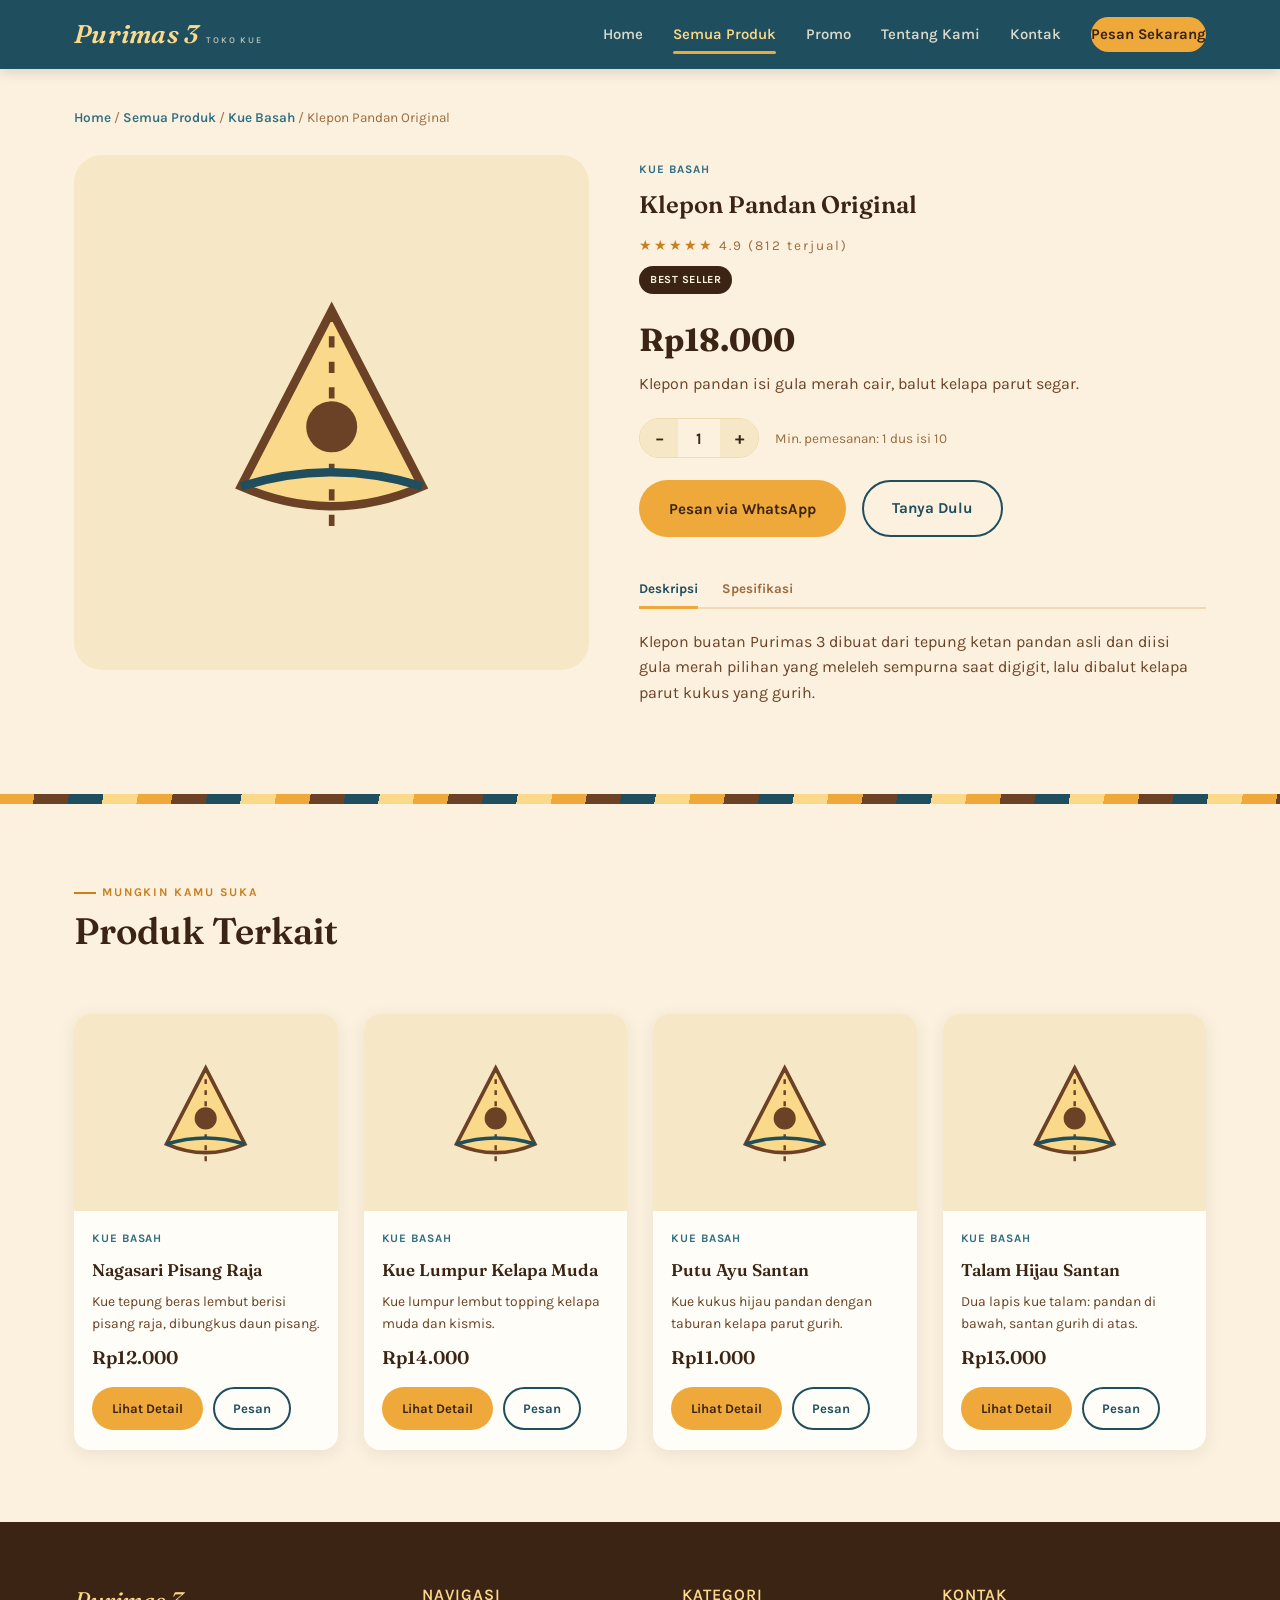
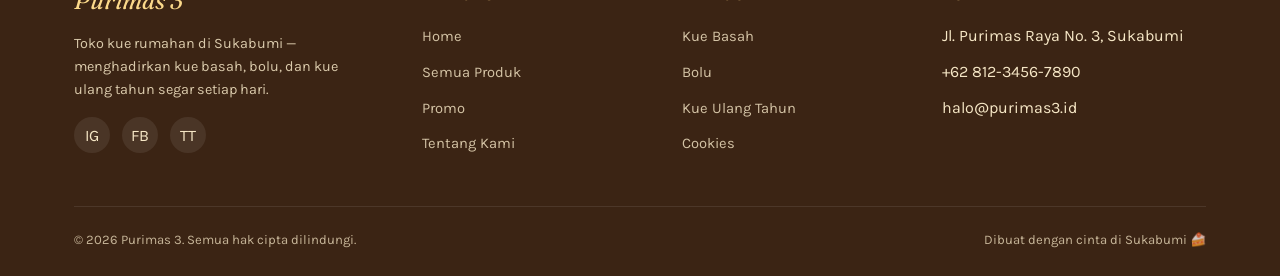
==== detail-produk.html @ 526856b1 "first commit" ====
<!DOCTYPE html>
<html lang="id">
<head>
<meta charset="UTF-8">
<meta name="viewport" content="width=device-width, initial-scale=1.0">
<title id="pageTitle">Detail Produk — Purimas 3</title>
<link rel="stylesheet" href="css/style.css">
</head>
<body>

<header class="site-header">
  <div class="nav-wrap">
    <a href="index.html" class="logo">Purimas 3 <small>Toko Kue</small></a>
    <nav class="nav-links" id="navLinks">
      <a href="index.html">Home</a>
      <a href="produk.html" class="active">Semua Produk</a>
      <a href="promo.html">Promo</a>
      <a href="tentang.html">Tentang Kami</a>
      <a href="kontak.html">Kontak</a>
      <a href="produk.html" class="nav-cta">Pesan Sekarang</a>
    </nav>
    <button class="nav-toggle" aria-label="Buka menu" aria-expanded="false">☰</button>
  </div>
</header>

<section style="padding-top:38px;">
  <div class="container">
    <p class="breadcrumb" id="breadcrumb"></p>
    <div id="detailContent"></div>
  </div>
</section>

<div class="lapis-strip"></div>

<section>
  <div class="container">
    <div class="section-head">
      <div>
        <span class="eyebrow">Mungkin Kamu Suka</span>
        <h2 id="relatedTitle">Produk Terkait</h2>
      </div>
    </div>
    <div class="product-grid" id="relatedGrid"></div>
  </div>
</section>

<footer class="site-footer">
  <div class="container">
    <div class="footer-grid">
      <div>
        <div class="footer-logo">Purimas 3</div>
        <p style="font-size:.9rem;opacity:.85;max-width:32ch;">Toko kue rumahan di Sukabumi — menghadirkan kue basah, bolu, dan kue ulang tahun segar setiap hari.</p>
        <div class="social-row">
          <a href="#" aria-label="Instagram Purimas 3">IG</a>
          <a href="#" aria-label="Facebook Purimas 3">FB</a>
          <a href="#" aria-label="TikTok Purimas 3">TT</a>
        </div>
      </div>
      <div>
        <h4>Navigasi</h4>
        <ul>
          <li><a href="index.html">Home</a></li>
          <li><a href="produk.html">Semua Produk</a></li>
          <li><a href="promo.html">Promo</a></li>
          <li><a href="tentang.html">Tentang Kami</a></li>
        </ul>
      </div>
      <div>
        <h4>Kategori</h4>
        <ul>
          <li><a href="produk.html?kategori=kue-basah">Kue Basah</a></li>
          <li><a href="produk.html?kategori=bolu">Bolu</a></li>
          <li><a href="produk.html?kategori=ulang-tahun">Kue Ulang Tahun</a></li>
          <li><a href="produk.html?kategori=cookies">Cookies</a></li>
        </ul>
      </div>
      <div>
        <h4>Kontak</h4>
        <ul>
          <li>Jl. Purimas Raya No. 3, Sukabumi</li>
          <li>+62 812-3456-7890</li>
          <li>halo@purimas3.id</li>
        </ul>
      </div>
    </div>
    <div class="footer-bottom">
      <span>© <span id="footer-year"></span> Purimas 3. Semua hak cipta dilindungi.</span>
      <span>Dibuat dengan cinta di Sukabumi 🍰</span>
    </div>
  </div>
</footer>

<script src="js/icons.js"></script>
<script src="js/products.js"></script>
<script src="js/main.js"></script>
<script>
  const idParam = new URLSearchParams(window.location.search).get("id");
  const product = getProductById(idParam) || PRODUCTS[0];

  document.getElementById("pageTitle").textContent = `${product.name} — Purimas 3`;
  document.getElementById("breadcrumb").innerHTML =
    `<a href="index.html">Home</a> / <a href="produk.html">Semua Produk</a> / <a href="produk.html?kategori=${product.cat}">${CATEGORY_META[product.cat].label}</a> / ${product.name}`;

  const badgeHtml = product.badge ? `<span class="product-badge ${product.badge === "Promo" ? "promo" : ""}" style="position:static;display:inline-block;margin-bottom:10px;">${product.badge}</span>` : "";
  const priceHtml = product.oldPrice
    ? `<span class="detail-price old">${formatRupiah(product.oldPrice)}</span><span class="detail-price">${formatRupiah(product.price)}</span>`
    : `<span class="detail-price">${formatRupiah(product.price)}</span>`;

  document.getElementById("detailContent").innerHTML = `
    <div class="detail-grid">
      <div class="detail-media" style="background:${CATEGORY_META[product.cat].bg}">
        ${categoryIcon(product.cat)}
      </div>
      <div>
        <span class="product-cat">${CATEGORY_META[product.cat].label}</span>
        <h1 style="margin-top:6px;">${product.name}</h1>
        <div class="stars" style="margin-bottom:8px;">${"★".repeat(Math.round(product.rating))}${"☆".repeat(5 - Math.round(product.rating))} <span style="color:var(--brown-soft);font-size:.85rem;">${product.rating} (${product.sold} terjual)</span></div>
        ${badgeHtml}
        <div class="detail-price-row">${priceHtml}</div>
        <p style="color:var(--brown-mid);">${product.desc}</p>

        <div class="qty-row">
          <div class="qty-control">
            <button aria-label="Kurangi jumlah" onclick="changeQty(-1)">−</button>
            <span id="qtyValue">1</span>
            <button aria-label="Tambah jumlah" onclick="changeQty(1)">+</button>
          </div>
          <div style="font-size:.85rem;color:var(--brown-soft);">Min. pemesanan: ${product.minOrder}</div>
        </div>

        <div class="hero-actions" style="margin-top:0;">
          <button class="btn btn-primary" onclick="orderViaWhatsapp()">Pesan via WhatsApp</button>
          <a href="kontak.html" class="btn btn-outline">Tanya Dulu</a>
        </div>

        <div class="detail-tabs">
          <button class="detail-tab-btn active" data-tab="deskripsi">Deskripsi</button>
          <button class="detail-tab-btn" data-tab="spesifikasi">Spesifikasi</button>
        </div>
        <div class="detail-tab-panel active" data-panel="deskripsi">
          <p style="color:var(--brown-mid);">${product.detail}</p>
        </div>
        <div class="detail-tab-panel" data-panel="spesifikasi">
          <div class="spec-list">
            <div><dt>Kategori:</dt> ${CATEGORY_META[product.cat].label}</div>
            <div><dt>Minimal Order:</dt> ${product.minOrder}</div>
            <div><dt>Daya Tahan:</dt> ${product.tahan}</div>
            <div><dt>Rating:</dt> ${product.rating} / 5</div>
          </div>
        </div>
      </div>
    </div>
  `;

  let qty = 1;
  function changeQty(delta) {
    qty = Math.max(1, qty + delta);
    document.getElementById("qtyValue").textContent = qty;
  }
  function orderViaWhatsapp() {
    const msg = encodeURIComponent(`Halo Purimas 3, saya ingin memesan:\n${product.name} x${qty}\nApakah tersedia?`);
    window.open(`https://wa.me/6281234567890?text=${msg}`, "_blank");
  }

  document.querySelectorAll(".detail-tab-btn").forEach(btn => {
    btn.addEventListener("click", () => {
      document.querySelectorAll(".detail-tab-btn").forEach(b => b.classList.remove("active"));
      document.querySelectorAll(".detail-tab-panel").forEach(p => p.classList.remove("active"));
      btn.classList.add("active");
      document.querySelector(`.detail-tab-panel[data-panel="${btn.dataset.tab}"]`).classList.add("active");
    });
  });

  const related = getRelatedProducts(product);
  document.getElementById("relatedGrid").innerHTML = related.map(productCardMarkup).join("");
</script>
</body>
</html>
---- css/style.css ----
/* =====================================================
   PURIMAS 3 — Design Tokens
   Palet: kuning (gold), biru (batik blue), coklat (choco)
   Signature: motif "Lapis" (pita lapisan kue lapis)
   ===================================================== */
@import url('https://fonts.googleapis.com/css2?family=Fraunces:ital,opsz,wght@0,9..144,400;0,9..144,600;0,9..144,700;1,9..144,500;1,9..144,600&family=Karla:ital,wght@0,400;0,500;0,600;0,700;1,400&display=swap');

:root{
  /* Colors */
  --cream:        #FBF1DE;
  --cream-soft:   #F6E7C6;
  --cream-deep:   #EFDBAE;
  --gold:         #EFA93B;
  --gold-deep:    #C97F1E;
  --gold-pale:    #FBD98A;
  --blue-deep:    #1F4E5F;
  --blue-mid:     #2E6E82;
  --blue-soft:    #7FB1BE;
  --brown-dark:   #3B2414;
  --brown-mid:    #6B4226;
  --brown-soft:   #9C6B3F;
  --white:        #FFFDF7;

  /* Type */
  --font-display: 'Fraunces', serif;
  --font-body: 'Karla', sans-serif;

  /* Layout */
  --maxw: 1180px;
  --radius-s: 8px;
  --radius-m: 16px;
  --radius-l: 28px;
  --shadow-1: 0 4px 18px rgba(59,36,20,0.08);
  --shadow-2: 0 14px 40px rgba(59,36,20,0.16);
}

*, *::before, *::after{ box-sizing: border-box; }
html{ scroll-behavior: smooth; }
body{
  margin:0;
  background: var(--cream);
  color: var(--brown-dark);
  font-family: var(--font-body);
  font-size: 16px;
  line-height: 1.6;
  -webkit-font-smoothing: antialiased;
}
img{ max-width:100%; display:block; }
a{ color: inherit; text-decoration:none; }
ul{ list-style:none; margin:0; padding:0; }
h1,h2,h3,h4{ font-family: var(--font-display); margin:0 0 .4em; color: var(--brown-dark); font-weight:600; }
p{ margin:0 0 1em; }
button{ font-family: var(--font-body); cursor:pointer; }
.container{ max-width: var(--maxw); margin:0 auto; padding: 0 24px; }

:focus-visible{
  outline: 3px solid var(--blue-mid);
  outline-offset: 3px;
}

@media (prefers-reduced-motion: reduce){
  *{ animation-duration: 0.001ms !important; animation-iteration-count: 1 !important; transition-duration: 0.001ms !important; scroll-behavior: auto !important; }
}

/* =================== Eyebrow / labels =================== */
.eyebrow{
  font-family: var(--font-body);
  text-transform: uppercase;
  letter-spacing: .16em;
  font-size: .74rem;
  font-weight: 700;
  color: var(--gold-deep);
  display:inline-flex;
  align-items:center;
  gap:.5em;
}
.eyebrow::before{
  content:"";
  width: 22px; height: 2px;
  background: var(--gold-deep);
  display:inline-block;
}

/* =================== LAPIS RIBBON (signature) =================== */
.lapis-divider{
  width:100%;
  height: 20px;
  display:flex;
}
.lapis-divider span{ flex:1; height:100%; }
.lapis-divider span:nth-child(6n+1){ background: var(--gold); }
.lapis-divider span:nth-child(6n+2){ background: var(--brown-mid); }
.lapis-divider span:nth-child(6n+3){ background: var(--blue-deep); }
.lapis-divider span:nth-child(6n+4){ background: var(--gold-pale); }
.lapis-divider span:nth-child(6n+5){ background: var(--blue-soft); }
.lapis-divider span:nth-child(6n+6){ background: var(--brown-soft); }

.lapis-strip{
  height: 10px;
  background: repeating-linear-gradient(
    100deg,
    var(--gold) 0 34px,
    var(--brown-mid) 34px 68px,
    var(--blue-deep) 68px 102px,
    var(--gold-pale) 102px 136px
  );
}

/* =================== HEADER / NAV =================== */
.site-header{
  background: var(--blue-deep);
  color: var(--cream);
  position: sticky;
  top:0;
  z-index: 100;
  box-shadow: 0 2px 14px rgba(0,0,0,0.15);
}
.nav-wrap{
  display:flex;
  align-items:center;
  justify-content:space-between;
  padding: 14px 24px;
  max-width: var(--maxw);
  margin: 0 auto;
}
.logo{
  font-family: var(--font-display);
  font-style: italic;
  font-weight:600;
  font-size: 1.6rem;
  color: var(--gold-pale);
  letter-spacing: .01em;
  display:flex;
  align-items:baseline;
  gap:8px;
}
.logo small{
  font-family: var(--font-body);
  font-style: normal;
  font-size: .55rem;
  letter-spacing: .2em;
  text-transform: uppercase;
  color: var(--cream);
  opacity:.7;
}
.nav-links{
  display:flex;
  gap: 30px;
  align-items:center;
}
.nav-links a{
  font-size: .93rem;
  font-weight: 600;
  color: var(--cream);
  opacity:.85;
  position:relative;
  padding: 6px 0;
  transition: opacity .2s ease;
}
.nav-links a:hover{ opacity:1; }
.nav-links a.active{ opacity:1; color: var(--gold-pale); }
.nav-links a.active::after{
  content:"";
  position:absolute;
  left:0; right:0; bottom:-2px;
  height:3px;
  background: var(--gold);
  border-radius: 2px;
}
.nav-cta{
  background: var(--gold);
  color: var(--brown-dark) !important;
  padding: 10px 20px;
  border-radius: 999px;
  font-weight:700 !important;
  opacity:1 !important;
  transition: transform .2s ease, background .2s ease;
}
.nav-cta:hover{ background: var(--gold-pale); transform: translateY(-2px); }

.nav-toggle{
  display:none;
  background:none;
  border:none;
  color: var(--cream);
  font-size: 1.6rem;
  padding: 4px 8px;
}

@media (max-width: 880px){
  .nav-toggle{ display:block; }
  .nav-links{
    position: fixed;
    inset: 62px 0 0 0;
    background: var(--blue-deep);
    flex-direction: column;
    align-items: flex-start;
    padding: 30px 28px;
    gap: 22px;
    transform: translateX(100%);
    transition: transform .3s ease;
  }
  .nav-links.open{ transform: translateX(0); }
  .nav-links a{ font-size: 1.1rem; }
}

/* =================== BUTTONS =================== */
.btn{
  display:inline-flex;
  align-items:center;
  gap: 10px;
  padding: 14px 28px;
  border-radius: 999px;
  font-weight: 700;
  font-size: .95rem;
  border: 2px solid transparent;
  transition: transform .2s ease, box-shadow .2s ease, background .2s ease, color .2s ease;
}
.btn-primary{
  background: var(--gold);
  color: var(--brown-dark);
}
.btn-primary:hover{ background: var(--gold-deep); color: var(--white); transform: translateY(-3px); box-shadow: var(--shadow-2); }
.btn-outline{
  background: transparent;
  border-color: var(--blue-deep);
  color: var(--blue-deep);
}
.btn-outline:hover{ background: var(--blue-deep); color: var(--cream); transform: translateY(-3px); }
.btn-dark{
  background: var(--brown-dark);
  color: var(--cream);
}
.btn-dark:hover{ background: var(--blue-deep); transform: translateY(-3px); }
.btn-small{ padding: 9px 18px; font-size: .82rem; }
.btn-block{ width:100%; justify-content:center; }

/* =================== HERO =================== */
.hero{
  padding: 64px 0 40px;
  overflow: hidden;
}
.hero-grid{
  display:grid;
  grid-template-columns: 1.05fr .95fr;
  gap: 50px;
  align-items:center;
}
.hero h1{
  font-size: clamp(2.4rem, 4.4vw, 3.6rem);
  line-height: 1.06;
  margin-bottom: .3em;
}
.hero h1 em{
  font-style: italic;
  color: var(--gold-deep);
}
.hero p.lead{
  font-size: 1.12rem;
  max-width: 46ch;
  color: var(--brown-mid);
}
.hero-actions{
  display:flex;
  gap: 16px;
  margin-top: 28px;
  flex-wrap: wrap;
}
.hero-stats{
  display:flex;
  gap: 34px;
  margin-top: 42px;
  flex-wrap: wrap;
}
.hero-stats div strong{
  display:block;
  font-family: var(--font-display);
  font-size: 1.7rem;
  color: var(--blue-deep);
}
.hero-stats div span{
  font-size: .78rem;
  text-transform: uppercase;
  letter-spacing: .08em;
  color: var(--brown-soft);
}

/* Hero illustration: layered cake made of stacked bands */
.hero-art{
  position: relative;
  display:flex;
  justify-content:center;
}
.cake-illustration{
  width: 100%;
  max-width: 420px;
  filter: drop-shadow(0 22px 30px rgba(59,36,20,0.22));
}
.cake-illustration .layer{
  transform-origin: center;
  animation: riseIn .7s ease both;
}
.cake-illustration .layer:nth-child(1){ animation-delay: .05s; }
.cake-illustration .layer:nth-child(2){ animation-delay: .15s; }
.cake-illustration .layer:nth-child(3){ animation-delay: .25s; }
.cake-illustration .layer:nth-child(4){ animation-delay: .35s; }
.cake-illustration .layer:nth-child(5){ animation-delay: .45s; }
@keyframes riseIn{
  from{ opacity:0; transform: translateY(14px); }
  to{ opacity:1; transform: translateY(0); }
}

@media (max-width: 900px){
  .hero-grid{ grid-template-columns: 1fr; }
  .hero-art{ order:-1; }
}

/* =================== SECTIONS =================== */
section{ padding: 72px 0; }
.section-head{
  display:flex;
  justify-content:space-between;
  align-items:flex-end;
  gap: 20px;
  margin-bottom: 38px;
  flex-wrap: wrap;
}
.section-head h2{ font-size: clamp(1.7rem, 3vw, 2.3rem); }
.section-head p{ color: var(--brown-mid); max-width: 50ch; margin:0; }

.bg-blue{ background: var(--blue-deep); color: var(--cream); }
.bg-blue h2, .bg-blue h3, .bg-blue h4{ color: var(--cream); }
.bg-blue .section-head p{ color: var(--blue-soft); }
.bg-cream-soft{ background: var(--cream-soft); }

/* =================== CATEGORY TILES =================== */
.category-grid{
  display:grid;
  grid-template-columns: repeat(6, 1fr);
  gap: 18px;
}
.category-card{
  background: var(--white);
  border-radius: var(--radius-m);
  padding: 26px 18px;
  text-align:center;
  box-shadow: var(--shadow-1);
  border: 1px solid rgba(59,36,20,0.06);
  transition: transform .25s ease, box-shadow .25s ease, border-color .25s ease;
}
.category-card:hover{
  transform: translateY(-6px);
  box-shadow: var(--shadow-2);
  border-color: var(--gold);
}
.category-card .cat-icon{
  width: 54px; height:54px;
  margin: 0 auto 14px;
}
.category-card h4{ font-size: 1.02rem; margin-bottom:.2em; }
.category-card span{ font-size: .8rem; color: var(--brown-soft); }

@media (max-width: 980px){ .category-grid{ grid-template-columns: repeat(3, 1fr); } }
@media (max-width: 560px){ .category-grid{ grid-template-columns: repeat(2, 1fr); } }

/* =================== PRODUCT CARDS =================== */
.product-grid{
  display:grid;
  grid-template-columns: repeat(4, 1fr);
  gap: 26px;
}
@media (max-width: 1080px){ .product-grid{ grid-template-columns: repeat(3, 1fr); } }
@media (max-width: 760px){ .product-grid{ grid-template-columns: repeat(2, 1fr); } }
@media (max-width: 480px){ .product-grid{ grid-template-columns: 1fr; } }

.product-card{
  background: var(--white);
  border-radius: var(--radius-m);
  overflow:hidden;
  box-shadow: var(--shadow-1);
  transition: transform .25s ease, box-shadow .25s ease;
  display:flex;
  flex-direction: column;
}
.product-card:hover{ transform: translateY(-6px); box-shadow: var(--shadow-2); }
.product-media{
  aspect-ratio: 4/3;
  position:relative;
  display:flex;
  align-items:center;
  justify-content:center;
  overflow:hidden;
}
.product-media svg{ width:62%; height:62%; }
.product-badge{
  position:absolute;
  top:12px; left:12px;
  background: var(--brown-dark);
  color: var(--cream);
  font-size: .68rem;
  font-weight:700;
  text-transform: uppercase;
  letter-spacing:.05em;
  padding: 5px 11px;
  border-radius: 999px;
}
.product-badge.promo{ background: var(--gold-deep); color:#fff; }
.product-body{
  padding: 18px 18px 20px;
  display:flex;
  flex-direction:column;
  gap: 8px;
  flex:1;
}
.product-cat{
  font-size: .72rem;
  text-transform: uppercase;
  letter-spacing: .08em;
  color: var(--blue-mid);
  font-weight:700;
}
.product-name{ font-size: 1.06rem; margin:0; }
.product-price{
  font-family: var(--font-display);
  font-weight:600;
  font-size: 1.15rem;
  color: var(--brown-dark);
  margin-top: auto;
}
.product-price .old{
  text-decoration: line-through;
  color: var(--brown-soft);
  font-size: .85rem;
  font-weight:400;
  margin-right: 8px;
}
.product-actions{ display:flex; gap:10px; margin-top:6px; }

/* =================== FILTER BAR (produk page) =================== */
.filter-bar{
  display:flex;
  gap: 12px;
  flex-wrap: wrap;
  margin-bottom: 34px;
}
.filter-chip{
  padding: 9px 18px;
  border-radius: 999px;
  background: var(--white);
  border: 1.5px solid var(--cream-deep);
  font-size: .85rem;
  font-weight:600;
  color: var(--brown-mid);
  transition: all .2s ease;
}
.filter-chip:hover{ border-color: var(--gold); }
.filter-chip.active{
  background: var(--blue-deep);
  color: var(--cream);
  border-color: var(--blue-deep);
}
.search-row{
  display:flex;
  gap: 14px;
  margin-bottom: 22px;
  flex-wrap:wrap;
}
.search-input{
  flex:1;
  min-width: 220px;
  padding: 13px 18px;
  border-radius: 999px;
  border: 1.5px solid var(--cream-deep);
  background: var(--white);
  font-family: var(--font-body);
  font-size: .95rem;
  color: var(--brown-dark);
}
.search-input:focus{ border-color: var(--gold-deep); outline:none; }
.result-count{ color: var(--brown-soft); font-size: .88rem; margin-bottom: 20px; }

/* =================== CARDS / STORY / INFO =================== */
.info-card{
  background: var(--white);
  border-radius: var(--radius-m);
  padding: 30px;
  box-shadow: var(--shadow-1);
}
.grid-2{ display:grid; grid-template-columns: 1fr 1fr; gap: 40px; align-items:center; }
.grid-3{ display:grid; grid-template-columns: repeat(3,1fr); gap: 26px; }
@media (max-width: 860px){ .grid-2{ grid-template-columns:1fr; } .grid-3{ grid-template-columns:1fr; } }

/* =================== TESTIMONI =================== */
.testi-card{
  background: var(--white);
  border-radius: var(--radius-m);
  padding: 28px;
  box-shadow: var(--shadow-1);
  position: relative;
}
.testi-card::before{
  content: "“";
  font-family: var(--font-display);
  font-size: 3.4rem;
  color: var(--gold-pale);
  position:absolute;
  top: 2px; left: 18px;
  line-height:1;
}
.testi-name{ font-weight:700; margin-top: 14px; }
.testi-role{ font-size: .8rem; color: var(--brown-soft); }
.stars{ color: var(--gold-deep); letter-spacing: 2px; font-size: .9rem; }

/* =================== PROMO PAGE =================== */
.promo-card{
  background: var(--white);
  border-radius: var(--radius-l);
  overflow:hidden;
  box-shadow: var(--shadow-1);
  display:grid;
  grid-template-columns: 220px 1fr;
}
.promo-visual{
  background: var(--blue-deep);
  color: var(--gold-pale);
  display:flex;
  flex-direction:column;
  align-items:center;
  justify-content:center;
  padding: 26px;
  text-align:center;
}
.promo-visual .pct{
  font-family: var(--font-display);
  font-size: 2.4rem;
  font-weight:700;
}
.promo-visual .pct span{ font-size:1.1rem; }
.promo-body{ padding: 26px 28px; display:flex; flex-direction:column; gap:10px; }
.promo-code{
  display:inline-flex;
  align-items:center;
  gap: 10px;
  background: var(--cream-soft);
  border: 1.5px dashed var(--gold-deep);
  padding: 8px 16px;
  border-radius: 999px;
  font-weight:700;
  color: var(--brown-dark);
  width: fit-content;
  font-family: var(--font-body);
}
.promo-code button{
  background: var(--gold-deep);
  color:#fff;
  border:none;
  border-radius: 999px;
  padding: 4px 12px;
  font-size: .75rem;
  font-weight:700;
}
.promo-expiry{ font-size:.8rem; color: var(--brown-soft); }
@media (max-width: 680px){ .promo-card{ grid-template-columns: 1fr; } .promo-visual{ padding: 20px; flex-direction:row; gap:10px; } }

/* =================== TIMELINE (tentang kami) =================== */
.timeline{ position:relative; padding-left: 34px; border-left: 3px solid var(--cream-deep); }
.timeline-item{ position:relative; padding-bottom: 40px; }
.timeline-item:last-child{ padding-bottom:0; }
.timeline-item::before{
  content:"";
  position:absolute;
  left: -42px; top: 4px;
  width: 16px; height:16px;
  border-radius:50%;
  background: var(--gold);
  border: 3px solid var(--cream);
  box-shadow: 0 0 0 3px var(--blue-deep);
}
.timeline-year{ font-family: var(--font-display); color: var(--blue-deep); font-size:1.2rem; font-weight:700; }

/* =================== FORM (kontak) =================== */
.form-field{ margin-bottom: 20px; }
.form-field label{ display:block; font-weight:700; font-size:.86rem; margin-bottom:7px; color: var(--brown-dark); }
.form-field input, .form-field select, .form-field textarea{
  width:100%;
  padding: 13px 16px;
  border-radius: var(--radius-s);
  border: 1.5px solid var(--cream-deep);
  background: var(--white);
  font-family: var(--font-body);
  font-size: .95rem;
  color: var(--brown-dark);
}
.form-field textarea{ resize: vertical; min-height: 120px; }
.form-field input:focus, .form-field select:focus, .form-field textarea:focus{ border-color: var(--gold-deep); outline:none; }
.form-note{ font-size: .8rem; color: var(--brown-soft); margin-top: 10px; }
.form-success{
  display:none;
  background: var(--blue-deep);
  color: var(--gold-pale);
  padding: 16px 20px;
  border-radius: var(--radius-s);
  font-weight:600;
  margin-top: 16px;
}
.contact-info-item{ display:flex; gap:14px; margin-bottom: 22px; align-items:flex-start; }
.contact-info-item .ci-icon{
  width: 42px; height:42px; flex-shrink:0;
  border-radius:50%;
  background: var(--cream-soft);
  display:flex; align-items:center; justify-content:center;
  color: var(--blue-deep);
}
.map-placeholder{
  background: linear-gradient(135deg, var(--cream-soft), var(--cream-deep));
  border-radius: var(--radius-m);
  height: 260px;
  color: var(--brown-mid);
  padding:0;
  border:0;
  overflow: hidden;
}

/* =================== BREADCRUMB =================== */
.breadcrumb{ font-size: .85rem; color: var(--brown-soft); margin-bottom: 26px; }
.breadcrumb a{ color: var(--blue-mid); font-weight:600; }
.breadcrumb a:hover{ text-decoration: underline; }

/* =================== DETAIL PRODUK =================== */
.detail-grid{
  display:grid;
  grid-template-columns: 1fr 1.1fr;
  gap: 50px;
  align-items:flex-start;
}
.detail-media{
  background: var(--cream-soft);
  border-radius: var(--radius-l);
  aspect-ratio: 1/1;
  display:flex;
  align-items:center;
  justify-content:center;
  position: sticky;
  top: 100px;
}
.detail-media svg{ width: 55%; height:55%; }
.detail-price-row{ display:flex; align-items:baseline; gap:14px; margin: 10px 0 6px; }
.detail-price{ font-family: var(--font-display); font-size: 2rem; font-weight:700; color: var(--brown-dark); }
.detail-price.old{ font-size:1.1rem; color: var(--brown-soft); text-decoration: line-through; font-family: var(--font-body); font-weight:400; }
.qty-row{ display:flex; align-items:center; gap:16px; margin: 22px 0; }
.qty-control{ display:flex; align-items:center; border: 1.5px solid var(--cream-deep); border-radius: 999px; overflow:hidden; }
.qty-control button{ background: var(--cream-soft); border:none; width:38px; height:38px; font-size:1.1rem; font-weight:700; color: var(--brown-dark); }
.qty-control span{ width: 42px; text-align:center; font-weight:700; }
.detail-tabs{ display:flex; gap: 24px; border-bottom: 2px solid var(--cream-deep); margin: 34px 0 20px; }
.detail-tab-btn{ background:none; border:none; padding: 10px 0; font-weight:700; color: var(--brown-soft); border-bottom: 3px solid transparent; margin-bottom:-2px; }
.detail-tab-btn.active{ color: var(--blue-deep); border-color: var(--gold); }
.detail-tab-panel{ display:none; }
.detail-tab-panel.active{ display:block; }
.spec-list{ display:grid; grid-template-columns: 1fr 1fr; gap: 12px 24px; }
.spec-list div{ font-size:.92rem; }
.spec-list dt{ font-weight:700; color: var(--brown-dark); display:inline; }
@media (max-width: 860px){ .detail-grid{ grid-template-columns:1fr; } .detail-media{ position:static; } }

/* =================== FOOTER =================== */
.site-footer{
  background: var(--brown-dark);
  color: var(--cream-soft);
  padding: 60px 0 26px;
}
.footer-grid{
  display:grid;
  grid-template-columns: 1.4fr 1fr 1fr 1.2fr;
  gap: 40px;
  margin-bottom: 40px;
}
.footer-grid h4{ color: var(--gold-pale); font-size: 1rem; margin-bottom: 16px; font-family: var(--font-body); text-transform: uppercase; letter-spacing: .06em; }
.footer-grid ul li{ margin-bottom: 10px; }
.footer-grid ul li a{ color: var(--cream-soft); opacity: .82; font-size: .92rem; }
.footer-grid ul li a:hover{ opacity:1; text-decoration: underline; }
.footer-logo{ font-family: var(--font-display); font-style: italic; color: var(--gold-pale); font-size: 1.5rem; margin-bottom: 12px; }
.footer-bottom{
  border-top: 1px solid rgba(255,255,255,0.12);
  padding-top: 22px;
  display:flex;
  justify-content:space-between;
  flex-wrap:wrap;
  gap: 10px;
  font-size: .82rem;
  opacity:.75;
}
.social-row{ display:flex; gap: 12px; margin-top: 16px; }
.social-row a{
  width: 36px; height:36px;
  border-radius:50%;
  background: rgba(255,255,255,0.08);
  display:flex; align-items:center; justify-content:center;
  transition: background .2s ease;
}
.social-row a:hover{ background: var(--gold-deep); }
@media (max-width: 860px){ .footer-grid{ grid-template-columns: 1fr 1fr; } }
@media (max-width: 520px){ .footer-grid{ grid-template-columns: 1fr; } }

/* =================== PAGE HEADER (banner kecil di tiap halaman) =================== */
.page-banner{
  background: var(--blue-deep);
  color: var(--cream);
  padding: 54px 0 42px;
  position: relative;
  overflow:hidden;
}
.page-banner h1{ color: var(--cream); font-size: clamp(1.9rem, 4vw, 2.6rem); }
.page-banner p{ color: var(--blue-soft); max-width: 60ch; }

/* =================== UTILITIES =================== */
.text-center{ text-align:center; }
.mt-0{ margin-top:0; }
.reveal{ opacity:0; transform: translateY(24px); transition: opacity .6s ease, transform .6s ease; }
.reveal.in{ opacity:1; transform: translateY(0); }
.empty-state{
  text-align:center;
  padding: 60px 20px;
  color: var(--brown-soft);
}
.empty-state h3{ color: var(--brown-dark); }

.toast{
  position: fixed;
  bottom: 26px;
  left: 50%;
  transform: translate(-50%, 120%);
  background: var(--brown-dark);
  color: var(--cream);
  padding: 14px 26px;
  border-radius: 999px;
  font-weight:600;
  box-shadow: var(--shadow-2);
  transition: transform .35s ease;
  z-index: 999;
}
.toast.show{ transform: translate(-50%, 0); }
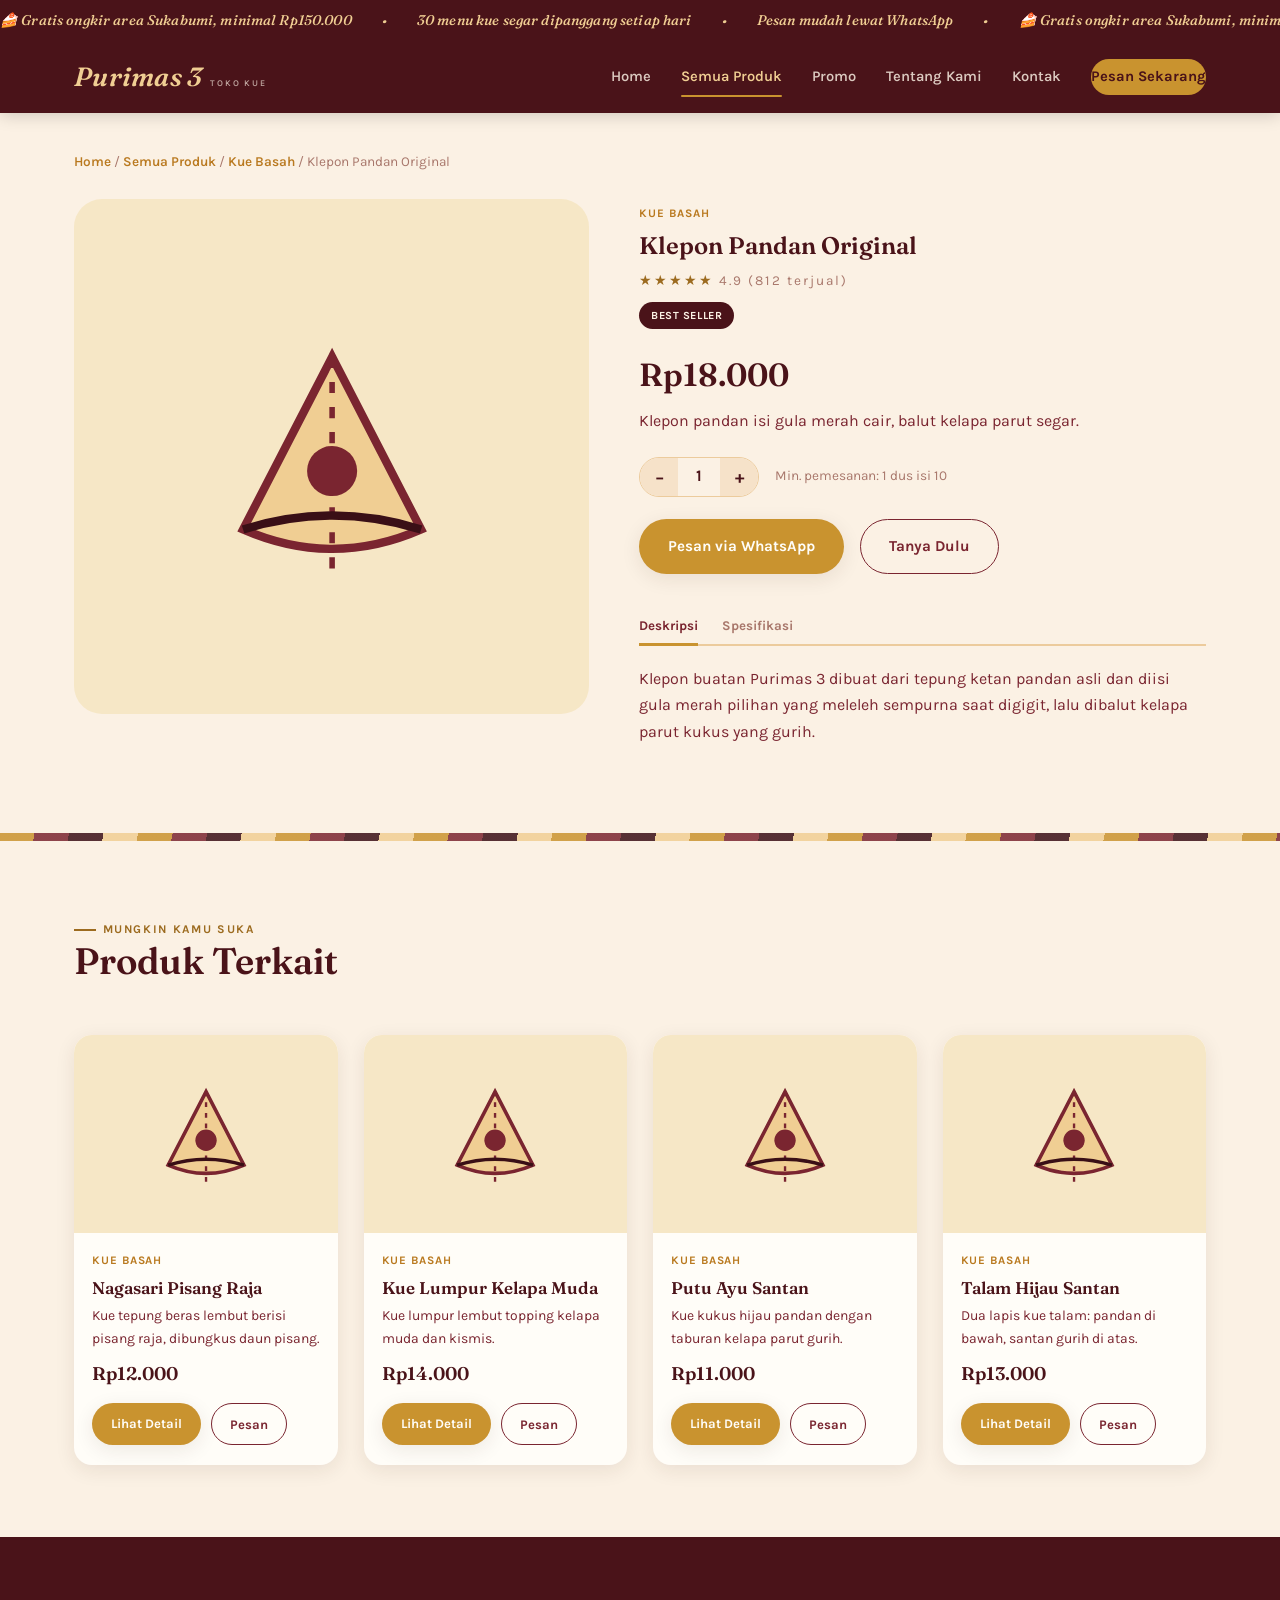
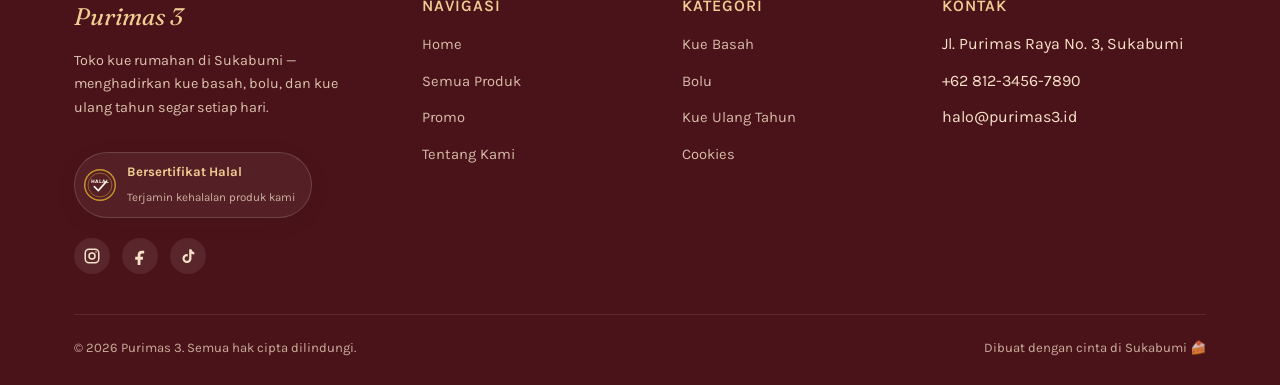
==== commit 23f43863: "Menyempurnakan website" ====
--- a/detail-produk.html
+++ b/detail-produk.html
@@ -4,10 +4,36 @@
 <meta charset="UTF-8">
 <meta name="viewport" content="width=device-width, initial-scale=1.0">
 <title id="pageTitle">Detail Produk — Purimas 3</title>
+<link rel="canonical" href="https://purimas3.id/detail-produk.html" id="canonicalLink">
+
+<meta property="og:type" content="product">
+<meta property="og:site_name" content="Purimas 3">
+<meta property="og:locale" content="id_ID">
+<meta property="og:title" content="Detail Produk — Purimas 3" id="ogTitle">
+<meta property="og:description" content="Lihat detail menu Purimas 3." id="ogDesc">
+<meta property="og:url" content="https://purimas3.id/detail-produk.html" id="ogUrl">
+<meta property="og:image" content="https://purimas3.id/images/favicon-purimas.png">
+<meta name="twitter:card" content="summary_large_image">
+<meta name="twitter:title" content="Detail Produk — Purimas 3" id="twTitle">
+<meta name="twitter:description" content="Lihat detail menu Purimas 3." id="twDesc">
+<meta name="twitter:image" content="https://purimas3.id/images/favicon-purimas.png">
+<meta name="description" content="Lihat detail menu Purimas 3." id="metaDesc">
+
+<link rel="icon" type="image/png" href="image/Favicon_purimas.png">
 <link rel="stylesheet" href="css/style.css">
 </head>
 <body>
 
+<div class="announce-bar">
+  <div class="announce-track">
+    <span>🍰 Gratis ongkir area Sukabumi, minimal Rp150.000</span><span>•</span>
+    <span>30 menu kue segar dipanggang setiap hari</span><span>•</span>
+    <span>Pesan mudah lewat WhatsApp</span><span>•</span>
+    <span>🍰 Gratis ongkir area Sukabumi, minimal Rp150.000</span><span>•</span>
+    <span>30 menu kue segar dipanggang setiap hari</span><span>•</span>
+    <span>Pesan mudah lewat WhatsApp</span><span>•</span>
+  </div>
+</div>
 <header class="site-header">
   <div class="nav-wrap">
     <a href="index.html" class="logo">Purimas 3 <small>Toko Kue</small></a>
@@ -50,10 +76,28 @@
       <div>
         <div class="footer-logo">Purimas 3</div>
         <p style="font-size:.9rem;opacity:.85;max-width:32ch;">Toko kue rumahan di Sukabumi — menghadirkan kue basah, bolu, dan kue ulang tahun segar setiap hari.</p>
+        <div class="trust-badge small">
+          <svg viewBox="0 0 60 60" xmlns="http://www.w3.org/2000/svg">
+            <circle cx="30" cy="30" r="27" fill="none" stroke="var(--gold)" stroke-width="2.5"/>
+            <circle cx="30" cy="30" r="21" fill="none" stroke="var(--gold)" stroke-width="1"/>
+            <text x="30" y="27" text-anchor="middle" font-family="Karla, sans-serif" font-size="9" font-weight="800" fill="var(--cream)" letter-spacing="1">HALAL</text>
+            <path d="M20 33 L27 40 L41 24" fill="none" stroke="var(--cream)" stroke-width="3" stroke-linecap="round" stroke-linejoin="round"/>
+          </svg>
+          <div>
+            <strong style="color:var(--gold-pale);">Bersertifikat Halal</strong>
+            <span>Terjamin kehalalan produk kami</span>
+          </div>
+        </div>
         <div class="social-row">
-          <a href="#" aria-label="Instagram Purimas 3">IG</a>
-          <a href="#" aria-label="Facebook Purimas 3">FB</a>
-          <a href="#" aria-label="TikTok Purimas 3">TT</a>
+          <a href="#" aria-label="Instagram Purimas 3">
+            <svg viewBox="0 0 24 24" fill="none" stroke="currentColor" stroke-width="2" stroke-linecap="round" stroke-linejoin="round"><rect x="3" y="3" width="18" height="18" rx="5"/><circle cx="12" cy="12" r="4"/><circle cx="17.3" cy="6.7" r="1" fill="currentColor" stroke="none"/></svg>
+          </a>
+          <a href="#" aria-label="Facebook Purimas 3">
+            <svg viewBox="0 0 24 24" fill="currentColor"><path d="M15 8.5h2.6V5.2c-.5-.06-2-.2-3.3-.2-3.3 0-5.4 2-5.4 5.6v2.5H5.6V17h3.3v9h3.7v-9h3.1l.5-3.9h-3.6V11c0-1.1.3-1.9 1.7-1.9z"/></svg>
+          </a>
+          <a href="#" aria-label="TikTok Purimas 3">
+            <svg viewBox="0 0 24 24" fill="currentColor"><path d="M16.6 3c.4 2 1.8 3.6 3.8 4v3c-1.4 0-2.7-.4-3.8-1.1v6.4a6 6 0 1 1-6-6c.3 0 .7 0 1 .1v3.1a3 3 0 1 0 2 2.8V3h3z"/></svg>
+          </a>
         </div>
       </div>
       <div>
@@ -98,6 +142,13 @@
   const product = getProductById(idParam) || PRODUCTS[0];
 
   document.getElementById("pageTitle").textContent = `${product.name} — Purimas 3`;
+  document.getElementById("metaDesc").setAttribute("content", product.desc);
+  document.getElementById("ogTitle").setAttribute("content", `${product.name} — Purimas 3`);
+  document.getElementById("ogDesc").setAttribute("content", product.desc);
+  document.getElementById("ogUrl").setAttribute("content", `https://purimas3.id/detail-produk.html?id=${product.id}`);
+  document.getElementById("canonicalLink").setAttribute("href", `https://purimas3.id/detail-produk.html?id=${product.id}`);
+  document.getElementById("twTitle").setAttribute("content", `${product.name} — Purimas 3`);
+  document.getElementById("twDesc").setAttribute("content", product.desc);
   document.getElementById("breadcrumb").innerHTML =
     `<a href="index.html">Home</a> / <a href="produk.html">Semua Produk</a> / <a href="produk.html?kategori=${product.cat}">${CATEGORY_META[product.cat].label}</a> / ${product.name}`;
 
--- a/css/style.css
+++ b/css/style.css
@@ -1,25 +1,25 @@
 /* =====================================================
-   PURIMAS 3 — Design Tokens
-   Palet: kuning (gold), biru (batik blue), coklat (choco)
-   Signature: motif "Lapis" (pita lapisan kue lapis)
+   PURIMAS 3 — Design Tokens v4 (mengikuti palet logo)
+   Palet: maroon pekat + emas/gold metalik + krem gading
+   (blue tidak lagi dipakai — perannya digantikan variasi emas)
    ===================================================== */
-@import url('https://fonts.googleapis.com/css2?family=Fraunces:ital,opsz,wght@0,9..144,400;0,9..144,600;0,9..144,700;1,9..144,500;1,9..144,600&family=Karla:ital,wght@0,400;0,500;0,600;0,700;1,400&display=swap');
+@import url('https://fonts.googleapis.com/css2?family=Fraunces:ital,opsz,wght@0,9..144,400;0,9..144,500;0,9..144,600;0,9..144,700;1,9..144,500;1,9..144,600&family=Karla:ital,wght@0,400;0,500;0,600;0,700;1,400&display=swap');
 
 :root{
-  /* Colors */
-  --cream:        #FBF1DE;
-  --cream-soft:   #F6E7C6;
-  --cream-deep:   #EFDBAE;
-  --gold:         #EFA93B;
-  --gold-deep:    #C97F1E;
-  --gold-pale:    #FBD98A;
-  --blue-deep:    #1F4E5F;
-  --blue-mid:     #2E6E82;
-  --blue-soft:    #7FB1BE;
-  --brown-dark:   #3B2414;
-  --brown-mid:    #6B4226;
-  --brown-soft:   #9C6B3F;
-  --white:        #FFFDF7;
+  /* Colors — diambil dari logo: maroon tua + emas metalik + krem gading */
+  --cream:        #FBF1E4;
+  --cream-soft:   #F6E2C9;
+  --cream-deep:   #ECCB9C;
+  --gold:         #C9932F;
+  --gold-deep:    #9C6B1F;
+  --gold-pale:    #F0CE93;
+  --blue-deep:    #3A0F16;
+  --blue-mid:     #B9791F;
+  --blue-soft:    #E3BD8E;
+  --brown-dark:   #4A1319;
+  --brown-mid:    #7A2530;
+  --brown-soft:   #A8776B;
+  --white:        #FFFDF8;
 
   /* Type */
   --font-display: 'Fraunces', serif;
@@ -27,11 +27,13 @@
 
   /* Layout */
   --maxw: 1180px;
-  --radius-s: 8px;
-  --radius-m: 16px;
+  --radius-s: 10px;
+  --radius-m: 18px;
   --radius-l: 28px;
-  --shadow-1: 0 4px 18px rgba(59,36,20,0.08);
-  --shadow-2: 0 14px 40px rgba(59,36,20,0.16);
+  --radius-pill: 999px;
+
+  --shadow-1: 0 5px 20px rgba(59,36,18,0.09);
+  --shadow-2: 0 16px 38px rgba(59,36,18,0.16);
 }
 
 *, *::before, *::after{ box-sizing: border-box; }
@@ -42,19 +44,19 @@
   color: var(--brown-dark);
   font-family: var(--font-body);
   font-size: 16px;
-  line-height: 1.6;
+  line-height: 1.65;
   -webkit-font-smoothing: antialiased;
 }
 img{ max-width:100%; display:block; }
 a{ color: inherit; text-decoration:none; }
 ul{ list-style:none; margin:0; padding:0; }
-h1,h2,h3,h4{ font-family: var(--font-display); margin:0 0 .4em; color: var(--brown-dark); font-weight:600; }
+h1,h2,h3,h4{ font-family: var(--font-display); margin:0 0 .4em; color: var(--brown-dark); font-weight:600; line-height:1.15; }
 p{ margin:0 0 1em; }
 button{ font-family: var(--font-body); cursor:pointer; }
 .container{ max-width: var(--maxw); margin:0 auto; padding: 0 24px; }
 
 :focus-visible{
-  outline: 3px solid var(--blue-mid);
+  outline: 3px solid var(--blue-deep);
   outline-offset: 3px;
 }
 
@@ -66,25 +68,54 @@
 .eyebrow{
   font-family: var(--font-body);
   text-transform: uppercase;
-  letter-spacing: .16em;
+  letter-spacing: .14em;
   font-size: .74rem;
   font-weight: 700;
   color: var(--gold-deep);
   display:inline-flex;
   align-items:center;
-  gap:.5em;
+  gap:.55em;
 }
 .eyebrow::before{
   content:"";
-  width: 22px; height: 2px;
+  width: 22px; height: 1.5px;
   background: var(--gold-deep);
   display:inline-block;
+}
+
+/* =================== ANNOUNCEMENT BAR =================== */
+.announce-bar{
+  background: var(--brown-dark);
+  color: var(--gold-pale);
+  overflow: hidden;
+  white-space: nowrap;
+  position: relative;
+  z-index: 101;
+}
+.announce-track{
+  display: inline-flex;
+  gap: 30px;
+  padding: 9px 0;
+  animation: marquee 32s linear infinite;
+  font-family: var(--font-display);
+  font-style: italic;
+  font-size: .88rem;
+  font-weight: 500;
+  letter-spacing: .01em;
+}
+.announce-track span{ display:inline-flex; align-items:center; gap:30px; flex-shrink:0; }
+@keyframes marquee{
+  from{ transform: translateX(0); }
+  to{ transform: translateX(-50%); }
+}
+@media (prefers-reduced-motion: reduce){
+  .announce-track{ animation: none; }
 }
 
 /* =================== LAPIS RIBBON (signature) =================== */
 .lapis-divider{
   width:100%;
-  height: 20px;
+  height: 16px;
   display:flex;
 }
 .lapis-divider span{ flex:1; height:100%; }
@@ -96,7 +127,7 @@
 .lapis-divider span:nth-child(6n+6){ background: var(--brown-soft); }
 
 .lapis-strip{
-  height: 10px;
+  height: 8px;
   background: repeating-linear-gradient(
     100deg,
     var(--gold) 0 34px,
@@ -104,16 +135,17 @@
     var(--blue-deep) 68px 102px,
     var(--gold-pale) 102px 136px
   );
+  opacity: .85;
 }
 
 /* =================== HEADER / NAV =================== */
 .site-header{
-  background: var(--blue-deep);
+  background: var(--brown-dark);
   color: var(--cream);
   position: sticky;
   top:0;
   z-index: 100;
-  box-shadow: 0 2px 14px rgba(0,0,0,0.15);
+  box-shadow: 0 2px 16px rgba(0,0,0,0.18);
 }
 .nav-wrap{
   display:flex;
@@ -127,7 +159,7 @@
   font-family: var(--font-display);
   font-style: italic;
   font-weight:600;
-  font-size: 1.6rem;
+  font-size: 1.65rem;
   color: var(--gold-pale);
   letter-spacing: .01em;
   display:flex;
@@ -141,7 +173,7 @@
   letter-spacing: .2em;
   text-transform: uppercase;
   color: var(--cream);
-  opacity:.7;
+  opacity:.65;
 }
 .nav-links{
   display:flex;
@@ -149,10 +181,10 @@
   align-items:center;
 }
 .nav-links a{
-  font-size: .93rem;
+  font-size: .92rem;
   font-weight: 600;
   color: var(--cream);
-  opacity:.85;
+  opacity:.82;
   position:relative;
   padding: 6px 0;
   transition: opacity .2s ease;
@@ -163,7 +195,7 @@
   content:"";
   position:absolute;
   left:0; right:0; bottom:-2px;
-  height:3px;
+  height:2px;
   background: var(--gold);
   border-radius: 2px;
 }
@@ -171,7 +203,7 @@
   background: var(--gold);
   color: var(--brown-dark) !important;
   padding: 10px 20px;
-  border-radius: 999px;
+  border-radius: var(--radius-pill);
   font-weight:700 !important;
   opacity:1 !important;
   transition: transform .2s ease, background .2s ease;
@@ -192,7 +224,7 @@
   .nav-links{
     position: fixed;
     inset: 62px 0 0 0;
-    background: var(--blue-deep);
+    background: var(--brown-dark);
     flex-direction: column;
     align-items: flex-start;
     padding: 30px 28px;
@@ -210,28 +242,29 @@
   align-items:center;
   gap: 10px;
   padding: 14px 28px;
-  border-radius: 999px;
+  border-radius: var(--radius-pill);
   font-weight: 700;
   font-size: .95rem;
-  border: 2px solid transparent;
+  border: 1.5px solid transparent;
   transition: transform .2s ease, box-shadow .2s ease, background .2s ease, color .2s ease;
 }
 .btn-primary{
   background: var(--gold);
-  color: var(--brown-dark);
-}
-.btn-primary:hover{ background: var(--gold-deep); color: var(--white); transform: translateY(-3px); box-shadow: var(--shadow-2); }
+  color: var(--white);
+  box-shadow: var(--shadow-1);
+}
+.btn-primary:hover{ background: var(--gold-deep); transform: translateY(-2px); box-shadow: var(--shadow-2); }
 .btn-outline{
   background: transparent;
-  border-color: var(--blue-deep);
-  color: var(--blue-deep);
-}
-.btn-outline:hover{ background: var(--blue-deep); color: var(--cream); transform: translateY(-3px); }
+  border-color: var(--brown-mid);
+  color: var(--brown-mid);
+}
+.btn-outline:hover{ background: var(--brown-mid); color: var(--cream); transform: translateY(-2px); }
 .btn-dark{
   background: var(--brown-dark);
   color: var(--cream);
 }
-.btn-dark:hover{ background: var(--blue-deep); transform: translateY(-3px); }
+.btn-dark:hover{ background: var(--blue-deep); transform: translateY(-2px); }
 .btn-small{ padding: 9px 18px; font-size: .82rem; }
 .btn-block{ width:100%; justify-content:center; }
 
@@ -243,12 +276,12 @@
 .hero-grid{
   display:grid;
   grid-template-columns: 1.05fr .95fr;
-  gap: 50px;
+  gap: 56px;
   align-items:center;
 }
 .hero h1{
-  font-size: clamp(2.4rem, 4.4vw, 3.6rem);
-  line-height: 1.06;
+  font-size: clamp(2.3rem, 4.2vw, 3.4rem);
+  line-height: 1.1;
   margin-bottom: .3em;
 }
 .hero h1 em{
@@ -256,7 +289,7 @@
   color: var(--gold-deep);
 }
 .hero p.lead{
-  font-size: 1.12rem;
+  font-size: 1.1rem;
   max-width: 46ch;
   color: var(--brown-mid);
 }
@@ -276,7 +309,7 @@
   display:block;
   font-family: var(--font-display);
   font-size: 1.7rem;
-  color: var(--blue-deep);
+  color: var(--brown-mid);
 }
 .hero-stats div span{
   font-size: .78rem;
@@ -285,34 +318,64 @@
   color: var(--brown-soft);
 }
 
-/* Hero illustration: layered cake made of stacked bands */
+.trust-badge{
+  display: inline-flex;
+  align-items: center;
+  gap: 14px;
+  margin-top: 24px;
+  padding: 12px 20px 12px 12px;
+  background: var(--white);
+  border: 1.5px solid var(--cream-deep);
+  border-radius: var(--radius-pill);
+  box-shadow: var(--shadow-1);
+}
+.trust-badge svg{ width: 48px; height: 48px; flex-shrink: 0; }
+.trust-badge strong{ display:block; font-size: .92rem; color: var(--brown-dark); }
+.trust-badge span{ font-size: .78rem; color: var(--brown-soft); }
+.trust-badge.small{ padding: 8px 16px 8px 8px; gap: 10px; }
+.trust-badge.small svg{ width: 34px; height: 34px; }
+.trust-badge.small strong{ font-size: .82rem; }
+.trust-badge.small span{ font-size: .72rem; }
+
+/* Hero photo — bingkai polaroid hangat, tempat foto asli kue */
 .hero-art{
   position: relative;
   display:flex;
   justify-content:center;
 }
-.cake-illustration{
+.hero-photo-frame{
+  background: var(--white);
+  padding: 16px 16px 56px;
+  border-radius: var(--radius-m);
+  box-shadow: var(--shadow-2);
+  transform: rotate(-2deg);
+  max-width: 420px;
   width: 100%;
-  max-width: 420px;
-  filter: drop-shadow(0 22px 30px rgba(59,36,20,0.22));
-}
-.cake-illustration .layer{
-  transform-origin: center;
-  animation: riseIn .7s ease both;
-}
-.cake-illustration .layer:nth-child(1){ animation-delay: .05s; }
-.cake-illustration .layer:nth-child(2){ animation-delay: .15s; }
-.cake-illustration .layer:nth-child(3){ animation-delay: .25s; }
-.cake-illustration .layer:nth-child(4){ animation-delay: .35s; }
-.cake-illustration .layer:nth-child(5){ animation-delay: .45s; }
-@keyframes riseIn{
-  from{ opacity:0; transform: translateY(14px); }
-  to{ opacity:1; transform: translateY(0); }
+  position: relative;
+}
+.hero-photo{
+  width: 100%;
+  aspect-ratio: 4/5;
+  object-fit: cover;
+  border-radius: 6px;
+  background: linear-gradient(135deg, var(--cream-soft), var(--cream-deep));
+}
+.hero-photo-caption{
+  position: absolute;
+  bottom: 16px;
+  left: 24px;
+  right: 24px;
+  font-family: var(--font-display);
+  font-style: italic;
+  font-size: 1.05rem;
+  color: var(--brown-mid);
+  text-align: center;
 }
 
 @media (max-width: 900px){
   .hero-grid{ grid-template-columns: 1fr; }
   .hero-art{ order:-1; }
+  .hero-photo-frame{ transform: rotate(-1deg); margin: 0 auto; }
 }
 
 /* =================== SECTIONS =================== */
@@ -345,16 +408,16 @@
   padding: 26px 18px;
   text-align:center;
   box-shadow: var(--shadow-1);
-  border: 1px solid rgba(59,36,20,0.06);
+  border: 1px solid rgba(59,36,18,0.08);
   transition: transform .25s ease, box-shadow .25s ease, border-color .25s ease;
 }
 .category-card:hover{
-  transform: translateY(-6px);
+  transform: translateY(-5px);
   box-shadow: var(--shadow-2);
   border-color: var(--gold);
 }
 .category-card .cat-icon{
-  width: 54px; height:54px;
+  width: 52px; height:52px;
   margin: 0 auto 14px;
 }
 .category-card h4{ font-size: 1.02rem; margin-bottom:.2em; }
@@ -382,7 +445,7 @@
   display:flex;
   flex-direction: column;
 }
-.product-card:hover{ transform: translateY(-6px); box-shadow: var(--shadow-2); }
+.product-card:hover{ transform: translateY(-5px); box-shadow: var(--shadow-2); }
 .product-media{
   aspect-ratio: 4/3;
   position:relative;
@@ -391,7 +454,7 @@
   justify-content:center;
   overflow:hidden;
 }
-.product-media svg{ width:62%; height:62%; }
+.product-media svg{ width:60%; height:60%; }
 .product-badge{
   position:absolute;
   top:12px; left:12px;
@@ -401,8 +464,8 @@
   font-weight:700;
   text-transform: uppercase;
   letter-spacing:.05em;
-  padding: 5px 11px;
-  border-radius: 999px;
+  padding: 5px 12px;
+  border-radius: var(--radius-pill);
 }
 .product-badge.promo{ background: var(--gold-deep); color:#fff; }
 .product-body{
@@ -434,7 +497,7 @@
   font-weight:400;
   margin-right: 8px;
 }
-.product-actions{ display:flex; gap:10px; margin-top:6px; }
+.product-actions{ display:flex; gap:10px; margin-top:6px; flex-wrap: wrap; }
 
 /* =================== FILTER BAR (produk page) =================== */
 .filter-bar{
@@ -445,7 +508,7 @@
 }
 .filter-chip{
   padding: 9px 18px;
-  border-radius: 999px;
+  border-radius: var(--radius-pill);
   background: var(--white);
   border: 1.5px solid var(--cream-deep);
   font-size: .85rem;
@@ -455,9 +518,9 @@
 }
 .filter-chip:hover{ border-color: var(--gold); }
 .filter-chip.active{
-  background: var(--blue-deep);
+  background: var(--brown-dark);
   color: var(--cream);
-  border-color: var(--blue-deep);
+  border-color: var(--brown-dark);
 }
 .search-row{
   display:flex;
@@ -469,7 +532,7 @@
   flex:1;
   min-width: 220px;
   padding: 13px 18px;
-  border-radius: 999px;
+  border-radius: var(--radius-pill);
   border: 1.5px solid var(--cream-deep);
   background: var(--white);
   font-family: var(--font-body);
@@ -477,6 +540,21 @@
   color: var(--brown-dark);
 }
 .search-input:focus{ border-color: var(--gold-deep); outline:none; }
+.sort-select{
+  padding: 13px 40px 13px 20px;
+  border-radius: var(--radius-pill);
+  border: 1.5px solid var(--cream-deep);
+  background: var(--white) url('data:image/svg+xml;utf8,<svg xmlns="http://www.w3.org/2000/svg" viewBox="0 0 20 20" fill="%237A2530"><path d="M5.5 8l4.5 4.5L14.5 8z"/></svg>') no-repeat right 16px center;
+  background-size: 14px;
+  appearance: none;
+  -webkit-appearance: none;
+  font-family: var(--font-body);
+  font-size: .92rem;
+  font-weight: 600;
+  color: var(--brown-dark);
+  cursor: pointer;
+}
+.sort-select:focus{ border-color: var(--gold-deep); outline:none; }
 .result-count{ color: var(--brown-soft); font-size: .88rem; margin-bottom: 20px; }
 
 /* =================== CARDS / STORY / INFO =================== */
@@ -485,6 +563,12 @@
   border-radius: var(--radius-m);
   padding: 30px;
   box-shadow: var(--shadow-1);
+}
+.info-card img{
+  width: 100%;
+  aspect-ratio: 4/3;
+  object-fit: cover;
+  border-radius: 12px;
 }
 .grid-2{ display:grid; grid-template-columns: 1fr 1fr; gap: 40px; align-items:center; }
 .grid-3{ display:grid; grid-template-columns: repeat(3,1fr); gap: 26px; }
@@ -521,7 +605,7 @@
   grid-template-columns: 220px 1fr;
 }
 .promo-visual{
-  background: var(--blue-deep);
+  background: var(--brown-dark);
   color: var(--gold-pale);
   display:flex;
   flex-direction:column;
@@ -533,7 +617,7 @@
 .promo-visual .pct{
   font-family: var(--font-display);
   font-size: 2.4rem;
-  font-weight:700;
+  font-weight:600;
 }
 .promo-visual .pct span{ font-size:1.1rem; }
 .promo-body{ padding: 26px 28px; display:flex; flex-direction:column; gap:10px; }
@@ -544,7 +628,7 @@
   background: var(--cream-soft);
   border: 1.5px dashed var(--gold-deep);
   padding: 8px 16px;
-  border-radius: 999px;
+  border-radius: var(--radius-pill);
   font-weight:700;
   color: var(--brown-dark);
   width: fit-content;
@@ -554,13 +638,51 @@
   background: var(--gold-deep);
   color:#fff;
   border:none;
-  border-radius: 999px;
+  border-radius: var(--radius-pill);
   padding: 4px 12px;
   font-size: .75rem;
   font-weight:700;
 }
 .promo-expiry{ font-size:.8rem; color: var(--brown-soft); }
 @media (max-width: 680px){ .promo-card{ grid-template-columns: 1fr; } .promo-visual{ padding: 20px; flex-direction:row; gap:10px; } }
+
+/* =================== BUNDLE / PAKET HEMAT =================== */
+.bundle-card{
+  background: var(--white);
+  border: 1.5px solid var(--cream-deep);
+  border-radius: var(--radius-l);
+  padding: 30px;
+  box-shadow: var(--shadow-1);
+  position: relative;
+  display:flex;
+  flex-direction:column;
+  gap: 10px;
+  transition: transform .25s ease, box-shadow .25s ease;
+}
+.bundle-card:hover{ transform: translateY(-5px); box-shadow: var(--shadow-2); }
+.bundle-save{
+  position:absolute;
+  top: 20px; right: 20px;
+  background: var(--cream-soft);
+  color: var(--gold-deep);
+  font-weight: 700;
+  font-size: .74rem;
+  text-transform: uppercase;
+  letter-spacing: .04em;
+  padding: 6px 14px;
+  border-radius: var(--radius-pill);
+}
+.bundle-items{ display:flex; flex-wrap:wrap; gap:8px; margin: 6px 0 4px; }
+.bundle-items span{
+  background: var(--cream-soft);
+  border-radius: var(--radius-pill);
+  padding: 5px 12px;
+  font-size: .78rem;
+  font-weight: 600;
+  color: var(--brown-mid);
+}
+.bundle-price{ font-family: var(--font-display); font-size: 1.5rem; font-weight:600; }
+.bundle-price .old{ font-size:1rem; text-decoration: line-through; color: var(--brown-soft); font-family: var(--font-body); font-weight:400; margin-right:8px; }
 
 /* =================== TIMELINE (tentang kami) =================== */
 .timeline{ position:relative; padding-left: 34px; border-left: 3px solid var(--cream-deep); }
@@ -574,9 +696,9 @@
   border-radius:50%;
   background: var(--gold);
   border: 3px solid var(--cream);
-  box-shadow: 0 0 0 3px var(--blue-deep);
-}
-.timeline-year{ font-family: var(--font-display); color: var(--blue-deep); font-size:1.2rem; font-weight:700; }
+  box-shadow: 0 0 0 3px var(--brown-mid);
+}
+.timeline-year{ font-family: var(--font-display); color: var(--brown-mid); font-size:1.2rem; font-weight:600; }
 
 /* =================== FORM (kontak) =================== */
 .form-field{ margin-bottom: 20px; }
@@ -596,7 +718,7 @@
 .form-note{ font-size: .8rem; color: var(--brown-soft); margin-top: 10px; }
 .form-success{
   display:none;
-  background: var(--blue-deep);
+  background: var(--brown-dark);
   color: var(--gold-pale);
   padding: 16px 20px;
   border-radius: var(--radius-s);
@@ -609,16 +731,20 @@
   border-radius:50%;
   background: var(--cream-soft);
   display:flex; align-items:center; justify-content:center;
-  color: var(--blue-deep);
-}
-.map-placeholder{
-  background: linear-gradient(135deg, var(--cream-soft), var(--cream-deep));
+  color: var(--brown-mid);
+}
+.map-embed{
   border-radius: var(--radius-m);
-  height: 260px;
-  color: var(--brown-mid);
-  padding:0;
-  border:0;
   overflow: hidden;
+  box-shadow: var(--shadow-1);
+  border: 1.5px solid var(--cream-deep);
+  line-height: 0;
+}
+.map-embed iframe{
+  width: 100%;
+  height: 300px;
+  display: block;
+  border: 0;
 }
 
 /* =================== BREADCRUMB =================== */
@@ -643,17 +769,17 @@
   position: sticky;
   top: 100px;
 }
-.detail-media svg{ width: 55%; height:55%; }
+.detail-media svg{ width: 54%; height:54%; }
 .detail-price-row{ display:flex; align-items:baseline; gap:14px; margin: 10px 0 6px; }
-.detail-price{ font-family: var(--font-display); font-size: 2rem; font-weight:700; color: var(--brown-dark); }
+.detail-price{ font-family: var(--font-display); font-size: 2rem; font-weight:600; color: var(--brown-dark); }
 .detail-price.old{ font-size:1.1rem; color: var(--brown-soft); text-decoration: line-through; font-family: var(--font-body); font-weight:400; }
 .qty-row{ display:flex; align-items:center; gap:16px; margin: 22px 0; }
-.qty-control{ display:flex; align-items:center; border: 1.5px solid var(--cream-deep); border-radius: 999px; overflow:hidden; }
+.qty-control{ display:flex; align-items:center; border: 1.5px solid var(--cream-deep); border-radius: var(--radius-pill); overflow:hidden; }
 .qty-control button{ background: var(--cream-soft); border:none; width:38px; height:38px; font-size:1.1rem; font-weight:700; color: var(--brown-dark); }
 .qty-control span{ width: 42px; text-align:center; font-weight:700; }
 .detail-tabs{ display:flex; gap: 24px; border-bottom: 2px solid var(--cream-deep); margin: 34px 0 20px; }
 .detail-tab-btn{ background:none; border:none; padding: 10px 0; font-weight:700; color: var(--brown-soft); border-bottom: 3px solid transparent; margin-bottom:-2px; }
-.detail-tab-btn.active{ color: var(--blue-deep); border-color: var(--gold); }
+.detail-tab-btn.active{ color: var(--brown-mid); border-color: var(--gold); }
 .detail-tab-panel{ display:none; }
 .detail-tab-panel.active{ display:block; }
 .spec-list{ display:grid; grid-template-columns: 1fr 1fr; gap: 12px 24px; }
@@ -693,23 +819,32 @@
   width: 36px; height:36px;
   border-radius:50%;
   background: rgba(255,255,255,0.08);
+  color: var(--cream-soft);
   display:flex; align-items:center; justify-content:center;
-  transition: background .2s ease;
-}
-.social-row a:hover{ background: var(--gold-deep); }
+  transition: background .2s ease, color .2s ease;
+}
+.social-row a svg{ width: 18px; height: 18px; }
+.social-row a:hover{ background: var(--gold-deep); color: var(--brown-dark); }
+.site-footer .trust-badge.small{
+  background: rgba(255,255,255,0.06);
+  border-color: rgba(255,255,255,0.15);
+  margin-top: 18px;
+  margin-bottom: 4px;
+}
+.site-footer .trust-badge.small span{ color: var(--cream-soft); opacity: .75; }
 @media (max-width: 860px){ .footer-grid{ grid-template-columns: 1fr 1fr; } }
 @media (max-width: 520px){ .footer-grid{ grid-template-columns: 1fr; } }
 
 /* =================== PAGE HEADER (banner kecil di tiap halaman) =================== */
 .page-banner{
-  background: var(--blue-deep);
+  background: var(--brown-dark);
   color: var(--cream);
   padding: 54px 0 42px;
   position: relative;
   overflow:hidden;
 }
 .page-banner h1{ color: var(--cream); font-size: clamp(1.9rem, 4vw, 2.6rem); }
-.page-banner p{ color: var(--blue-soft); max-width: 60ch; }
+.page-banner p{ color: var(--gold-pale); opacity:.85; max-width: 60ch; }
 
 /* =================== UTILITIES =================== */
 .text-center{ text-align:center; }
@@ -731,7 +866,7 @@
   background: var(--brown-dark);
   color: var(--cream);
   padding: 14px 26px;
-  border-radius: 999px;
+  border-radius: var(--radius-pill);
   font-weight:600;
   box-shadow: var(--shadow-2);
   transition: transform .35s ease;
